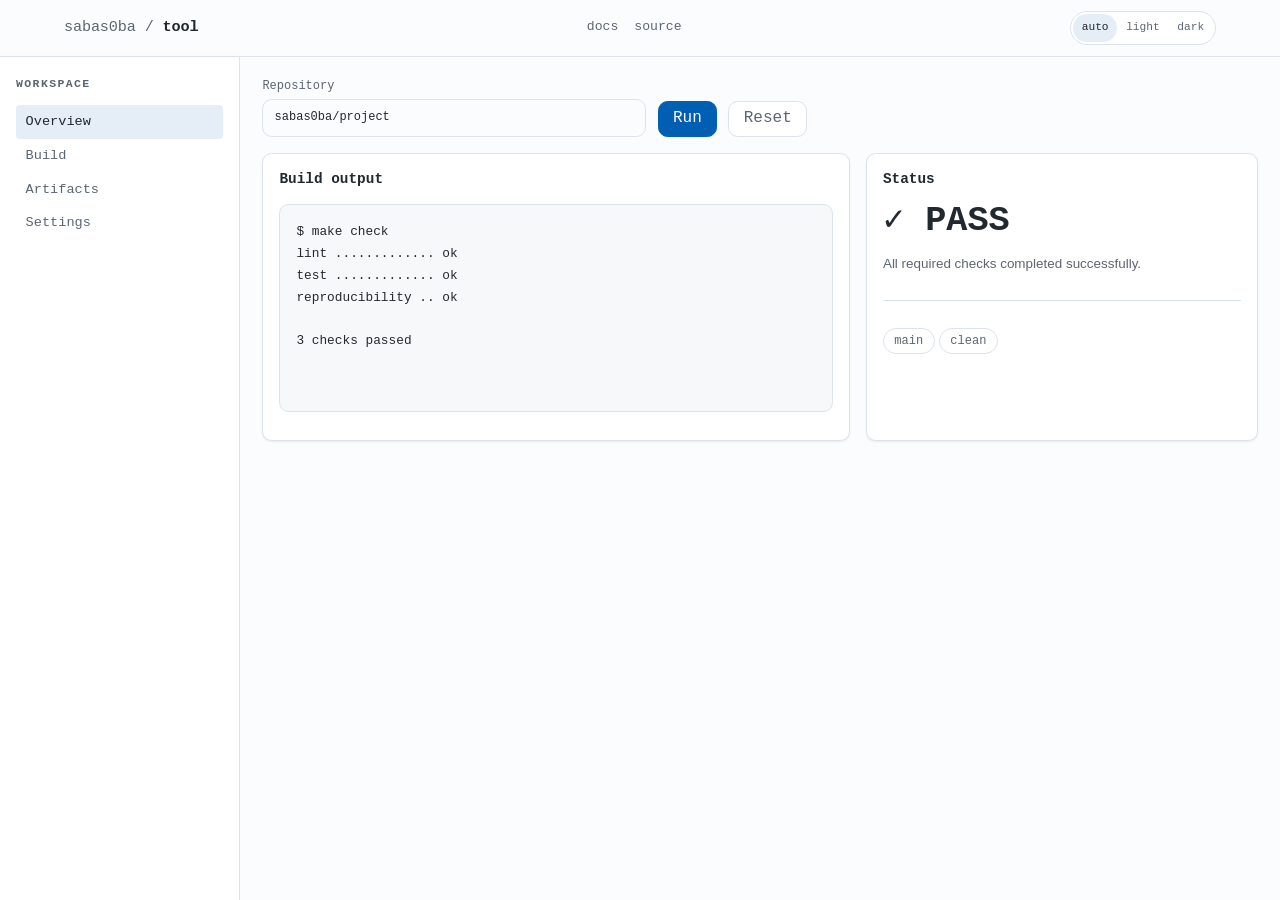
==== examples/app.html @ 205bcb6c "refactor: separate implementation samples and tests" ====
<!doctype html>
<html lang="ja">
  <head>
    <meta charset="utf-8">
    <meta name="viewport" content="width=device-width, initial-scale=1">
    <title>App sample</title>
    <script src="assets/theme.js"></script>
    <link rel="stylesheet" href="../src/saba.css">
    <style>
      @layer site {
        :root { --app-terminal-bg: #f6f8fa; --app-terminal-text: #24292f; }
        :root[data-theme="dark"] { --app-terminal-bg: #080b0f; --app-terminal-text: #b8c3cf; }
        @media (prefers-color-scheme: dark) {
          :root:not([data-theme="light"]) { --app-terminal-bg: #080b0f; --app-terminal-text: #b8c3cf; }
        }
        body { display: flex; flex-direction: column; height: 100vh; overflow: hidden; }
        .app { display: grid; flex: 1; min-height: 0; grid-template-columns: 15rem minmax(0, 1fr); }
        .sidebar { padding: 1rem; border-right: 1px solid var(--saba-border); background: var(--saba-surface); }
        .side-title { margin: .3rem 0 1rem; color: var(--saba-text-muted); font: 700 .72rem/1 var(--saba-font-mono); letter-spacing: .12em; text-transform: uppercase; }
        .side-item { display: block; padding: .5rem .6rem; border-radius: var(--saba-radius-sm); color: var(--saba-text-muted); font: .85rem/1.3 var(--saba-font-mono); }
        .side-item:hover { color: var(--saba-text); text-decoration: none; }
        .side-item[aria-current="page"] { background: var(--saba-accent-soft); color: var(--saba-text); }
        .workspace { padding: 1.4rem; overflow: auto; }
        .toolbar { display: flex; flex-wrap: wrap; gap: .7rem; align-items: end; margin-bottom: 1rem; }
        .repo-field { display: grid; flex: 1 1 16rem; max-width: 24rem; gap: .25rem; color: var(--saba-text-muted); font: .75rem/1.3 var(--saba-font-mono); }
        .panel-grid { display: grid; grid-template-columns: minmax(0, 1.5fr) minmax(0, 1fr); gap: 1rem; }
        .panel { min-height: 18rem; padding: 1rem; }
        .panel h2 { margin: 0 0 1rem; font: 650 .9rem/1.3 var(--saba-font-mono); }
        .terminal { height: 13rem; margin: 0; overflow: auto; padding: 1rem; border: 1px solid var(--saba-border); border-radius: var(--saba-radius-md); background: var(--app-terminal-bg); color: var(--app-terminal-text); font: .8rem/1.7 var(--saba-font-mono); white-space: pre-wrap; }
        .metric { margin: 1rem 0 .3rem; font: 650 2.2rem/1 var(--saba-font-mono); }
        .muted { color: var(--saba-text-muted); font-size: .84rem; }
        @media (max-width: 52rem) {
          body { height: auto; overflow: auto; }
          .app { grid-template-columns: 1fr; }
          .sidebar { display: flex; gap: .4rem; overflow: auto; border-right: 0; border-bottom: 1px solid var(--saba-border); }
          .side-title { display: none; }
          .side-item { white-space: nowrap; }
          .panel-grid { grid-template-columns: 1fr; }
        }
      }
    </style>
  </head>
  <body>
    <a class="saba-skip-link" href="#main">本文へ移動</a>
    <header class="saba-site-header">
      <div class="saba-site-header__inner">
        <a class="saba-brand" href="index.html"><span class="saba-brand__owner">sabas0ba / </span>tool</a>
        <nav class="saba-nav" aria-label="主要ナビゲーション"><a href="#main">docs</a><a href="#main">source</a></nav>
        <div class="saba-theme-switcher" data-saba-theme-switcher hidden role="group" aria-label="表示テーマ">
          <button type="button" data-theme-value="auto" aria-pressed="false">auto</button>
          <button type="button" data-theme-value="light" aria-pressed="false">light</button>
          <button type="button" data-theme-value="dark" aria-pressed="false">dark</button>
        </div>
      </div>
    </header>
    <main id="main" class="app">
      <nav class="sidebar" aria-label="Workspace">
        <div class="side-title">workspace</div>
        <a class="side-item" aria-current="page" href="#overview">Overview</a>
        <a class="side-item" href="#build">Build</a>
        <a class="side-item" href="#artifacts">Artifacts</a>
        <a class="side-item" href="#overview">Settings</a>
      </nav>
      <section id="overview" class="workspace" aria-label="Overview">
        <div class="toolbar">
          <label class="repo-field">Repository<input class="saba-input" value="sabas0ba/project"></label>
          <button class="saba-button saba-button--primary" type="button">Run</button>
          <button class="saba-button" type="button">Reset</button>
        </div>
        <div class="panel-grid">
          <section id="build" class="saba-panel panel">
            <h2>Build output</h2>
            <pre class="terminal" aria-label="Build output"><code>$ make check
lint ............. ok
test ............. ok
reproducibility .. ok

3 checks passed</code></pre>
          </section>
          <section id="artifacts" class="saba-panel panel">
            <h2>Status</h2>
            <div class="metric"><span aria-hidden="true">✓</span> PASS</div>
            <p class="muted">All required checks completed successfully.</p>
            <hr style="margin: 1.5rem 0; border: 0; border-top: 1px solid var(--saba-border);">
            <span class="saba-chip">main</span> <span class="saba-chip">clean</span>
          </section>
        </div>
      </section>
    </main>
  </body>
</html>
---- src/saba.css ----
@layer saba.tokens, saba.reset, saba.base, saba.components, saba.layout, site;

@layer saba.tokens {
  :root,
  :root[data-theme="light"] {
    color-scheme: light dark;

    --saba-bg: #fbfcfd;
    --saba-surface: #ffffff;
    --saba-surface-raised: #f2f5f8;
    --saba-text: #22282f;
    --saba-text-muted: #5c6672;
    --saba-border: #dde3ea;
    --saba-accent: #0a58b8;
    --saba-accent: oklch(0.48 0.16 var(--saba-accent-h, 250));
    --saba-accent-soft: color-mix(in oklch, var(--saba-accent) 10%, transparent);
    --saba-shadow: 0 1px 2px rgb(16 22 30 / 8%);
    --saba-grid-dot: rgb(16 22 30 / 7%);

    --saba-code-comment: #59636e;
    --saba-code-keyword: #cf222e;
    --saba-code-string: #0a3069;
    --saba-code-number: #0550ae;
    --saba-code-function: #8250df;

    --saba-font-body: -apple-system, BlinkMacSystemFont, "Segoe UI", "Hiragino Sans",
      "Hiragino Kaku Gothic ProN", "Noto Sans JP", "Yu Gothic UI", Meiryo, sans-serif;
    --saba-font-mono: ui-monospace, "Cascadia Mono", "SFMono-Regular", Consolas,
      "Liberation Mono", "Noto Sans Mono", monospace;

    --saba-radius-sm: 0.25rem;
    --saba-radius-md: 0.6rem;
    --saba-radius-pill: 999px;

    --saba-space-1: 0.25rem;
    --saba-space-2: 0.5rem;
    --saba-space-3: 0.75rem;
    --saba-space-4: 1rem;
    --saba-space-6: 1.5rem;
    --saba-space-8: 2rem;
    --saba-space-12: 3rem;
    --saba-space-16: 4rem;

    --saba-measure: 48rem;
    --saba-page-width: 72rem;
    --saba-transition-fast: 150ms;
    --saba-transition-normal: 300ms;
  }

  :root[data-theme="light"] { color-scheme: light; }

  @media (prefers-color-scheme: dark) {
    :root:not([data-theme="light"]) {
      --saba-bg: #0d1117;
      --saba-surface: #151b23;
      --saba-surface-raised: #1c242e;
      --saba-text: #d5dce3;
      --saba-text-muted: #7d8894;
      --saba-border: #262e38;
      --saba-accent: #6cb6ff;
      --saba-accent: oklch(0.8 0.14 var(--saba-accent-h, 250));
      --saba-accent-soft: color-mix(in oklch, var(--saba-accent) 12%, transparent);
      --saba-shadow: 0 1px 2px rgb(0 0 0 / 50%);
      --saba-grid-dot: rgb(220 235 255 / 5%);
      --saba-code-comment: #9198a1;
      --saba-code-keyword: #ff7b72;
      --saba-code-string: #a5d6ff;
      --saba-code-number: #79c0ff;
      --saba-code-function: #d2a8ff;
    }
  }

  :root[data-theme="dark"] {
    color-scheme: dark;
    --saba-bg: #0d1117;
    --saba-surface: #151b23;
    --saba-surface-raised: #1c242e;
    --saba-text: #d5dce3;
    --saba-text-muted: #7d8894;
    --saba-border: #262e38;
    --saba-accent: #6cb6ff;
    --saba-accent: oklch(0.8 0.14 var(--saba-accent-h, 250));
    --saba-accent-soft: color-mix(in oklch, var(--saba-accent) 12%, transparent);
    --saba-shadow: 0 1px 2px rgb(0 0 0 / 50%);
    --saba-grid-dot: rgb(220 235 255 / 5%);
    --saba-code-comment: #9198a1;
    --saba-code-keyword: #ff7b72;
    --saba-code-string: #a5d6ff;
    --saba-code-number: #79c0ff;
    --saba-code-function: #d2a8ff;
  }
}

@layer saba.reset {
  *, *::before, *::after { box-sizing: border-box; }
  html { -webkit-text-size-adjust: 100%; }
  body { margin: 0; }
  img, svg { display: block; max-width: 100%; }
  button, input, textarea, select { font: inherit; }
}

@layer saba.base {
  html { background: var(--saba-bg); }
  body {
    min-height: 100vh;
    background: var(--saba-bg);
    color: var(--saba-text);
    font-family: var(--saba-font-body);
    font-size: 16px;
    line-height: 1.7;
  }
  a { color: var(--saba-accent); text-decoration: none; }
  a:hover { text-decoration: underline; }
  code, pre, kbd, samp { font-family: var(--saba-font-mono); }
  :focus-visible { outline: 2px solid var(--saba-accent); outline-offset: 2px; border-radius: 2px; }
  ::selection { background: var(--saba-accent-soft); }
}

@layer saba.components {
  .saba-skip-link {
    position: fixed;
    z-index: 100;
    inset: var(--saba-space-2) auto auto var(--saba-space-2);
    padding: var(--saba-space-2) var(--saba-space-3);
    border: 1px solid var(--saba-accent);
    border-radius: var(--saba-radius-sm);
    background: var(--saba-surface);
    color: var(--saba-text);
    font-family: var(--saba-font-mono);
    transform: translateY(calc(-100% - var(--saba-space-4)));
  }
  .saba-skip-link:focus { transform: translateY(0); }

  .saba-site-header {
    border-bottom: 1px solid var(--saba-border);
    background: color-mix(in srgb, var(--saba-bg) 88%, transparent);
    backdrop-filter: blur(12px);
  }
  .saba-site-header__inner,
  .saba-site-footer__inner {
    width: min(calc(100% - 2.5rem), var(--saba-page-width));
    margin-inline: auto;
    display: flex;
    align-items: center;
    flex-wrap: wrap;
    gap: var(--saba-space-2) var(--saba-space-4);
  }
  .saba-site-header__inner { min-height: 3.5rem; }
  .saba-brand {
    color: var(--saba-text);
    font-family: var(--saba-font-mono);
    font-size: 0.95rem;
    font-weight: 650;
    letter-spacing: -0.01em;
  }
  .saba-brand__owner { color: var(--saba-text-muted); font-weight: 500; }
  .saba-nav { display: flex; flex-wrap: wrap; gap: var(--saba-space-1) var(--saba-space-4); margin-left: auto; }
  .saba-nav a {
    color: var(--saba-text-muted);
    font-family: var(--saba-font-mono);
    font-size: 0.82rem;
    border-bottom: 1px solid transparent;
  }
  .saba-nav a:hover { color: var(--saba-text); text-decoration: none; }
  .saba-nav a[aria-current="page"] { color: var(--saba-text); border-bottom-color: var(--saba-accent); }

  .saba-theme-switcher {
    display: inline-flex;
    margin-left: auto;
    padding: 2px;
    border: 1px solid var(--saba-border);
    border-radius: var(--saba-radius-pill);
    background: var(--saba-surface);
  }
  .saba-theme-switcher[hidden] { display: none; }
  .saba-theme-switcher button {
    min-height: 1.75rem;
    padding-inline: .55rem;
    border: 0;
    border-radius: var(--saba-radius-pill);
    background: transparent;
    color: var(--saba-text-muted);
    font: .7rem/1 var(--saba-font-mono);
    cursor: pointer;
  }
  .saba-theme-switcher button[aria-pressed="true"] {
    background: var(--saba-accent-soft);
    color: var(--saba-text);
  }

  .saba-card,
  .saba-panel {
    background: var(--saba-surface);
    border: 1px solid var(--saba-border);
    border-radius: var(--saba-radius-md);
    box-shadow: var(--saba-shadow);
  }
  .saba-card { overflow: hidden; transition: border-color var(--saba-transition-fast) ease, transform var(--saba-transition-fast) ease; }
  .saba-card:hover { border-color: var(--saba-accent); transform: translateY(-2px); }
  .saba-card__body { padding: 1rem; }
  .saba-card__title { margin: 0 0 .3rem; font: 650 .98rem/1.4 var(--saba-font-mono); }
  .saba-card__desc { margin: 0; color: var(--saba-text-muted); font-size: .88rem; }

  .saba-chip,
  .saba-button {
    display: inline-flex;
    align-items: center;
    justify-content: center;
    border: 1px solid var(--saba-border);
    background: var(--saba-surface);
    color: var(--saba-text-muted);
    font-family: var(--saba-font-mono);
  }
  .saba-chip { min-height: 1.65rem; padding-inline: .65rem; border-radius: var(--saba-radius-pill); font-size: .75rem; }
  .saba-button { min-height: 2.25rem; padding-inline: .9rem; border-radius: var(--saba-radius-md); cursor: pointer; }
  .saba-button:hover { color: var(--saba-text); border-color: var(--saba-accent); }
  .saba-button--primary { border-color: var(--saba-accent); background: var(--saba-accent); color: var(--saba-bg); }

  .saba-input {
    min-height: 2.35rem;
    width: 100%;
    padding: .45rem .7rem;
    border: 1px solid var(--saba-border);
    border-radius: var(--saba-radius-md);
    background: var(--saba-bg);
    color: var(--saba-text);
  }
  .saba-input:hover { border-color: color-mix(in oklch, var(--saba-accent) 55%, var(--saba-border)); }

  .saba-site-footer { margin-top: auto; border-top: 1px solid var(--saba-border); color: var(--saba-text-muted); }
  .saba-site-footer__inner { min-height: 4rem; font: .78rem/1.5 var(--saba-font-mono); }
  .saba-site-footer__inner > :last-child { margin-left: auto; }
}

@layer saba.layout {
  .saba-page { width: min(calc(100% - 2.5rem), var(--saba-page-width)); margin-inline: auto; }
  .saba-prose { width: min(100%, var(--saba-measure)); line-height: 1.85; }
  .saba-prose h1, .saba-prose h2, .saba-prose h3 { color: var(--saba-text); font-family: var(--saba-font-mono); line-height: 1.4; }
  .saba-prose h1 { margin: 0 0 1.5rem; font-size: clamp(1.65rem, 4vw, 2rem); }
  .saba-prose h2 { margin: 2.75rem 0 1rem; padding-top: 1.5rem; border-top: 1px solid var(--saba-border); font-size: 1.3rem; }
  .saba-prose h3 { margin: 2rem 0 .75rem; font-size: 1.05rem; }
  .saba-prose p, .saba-prose ul, .saba-prose ol { margin: 1rem 0; }
  .saba-prose :not(pre) > code { padding: .14em .34em; background: color-mix(in srgb, var(--saba-surface-raised) 85%, transparent); border-radius: var(--saba-radius-sm); }
  .saba-prose pre { overflow-x: auto; padding: 1rem; border: 1px solid var(--saba-border); border-radius: var(--saba-radius-md); background: var(--saba-surface); line-height: 1.65; }
  .saba-prose blockquote { margin: 1rem 0; padding: .2rem 0 .2rem 1rem; border-left: 3px solid var(--saba-border); color: var(--saba-text-muted); }
  .saba-prose table { width: 100%; border-collapse: collapse; font-size: .92rem; }
  .saba-prose th, .saba-prose td { padding: .55rem .7rem; border: 1px solid var(--saba-border); text-align: left; }
  .saba-prose th { background: var(--saba-surface-raised); font-family: var(--saba-font-mono); }
  .saba-grid-background {
    background:
      radial-gradient(circle at 1px 1px, var(--saba-grid-dot) 1px, transparent 0) 0 0 / 26px 26px fixed,
      var(--saba-bg);
  }
  .saba-grid { display: grid; grid-template-columns: repeat(auto-fit, minmax(min(100%, 17rem), 1fr)); gap: 1rem; }
}

@media (max-width: 42rem) {
  .saba-site-header__inner { padding-block: .7rem; }
  .saba-nav { width: 100%; margin-left: 0; }
  .saba-site-footer__inner > :last-child { margin-left: 0; }
}

@media (prefers-reduced-motion: reduce) {
  *, *::before, *::after { scroll-behavior: auto !important; animation-duration: .001ms !important; animation-iteration-count: 1 !important; transition-duration: .001ms !important; }
}

@media print {
  :root {
    --saba-bg: #fff;
    --saba-surface: #fff;
    --saba-surface-raised: #f2f2f2;
    --saba-text: #000;
    --saba-text-muted: #333;
    --saba-border: #aaa;
    --saba-accent: #000;
  }
  .saba-site-header, .saba-site-footer { display: none; }
  body { background: #fff; color: #000; }
  .saba-prose { max-width: none; }
}
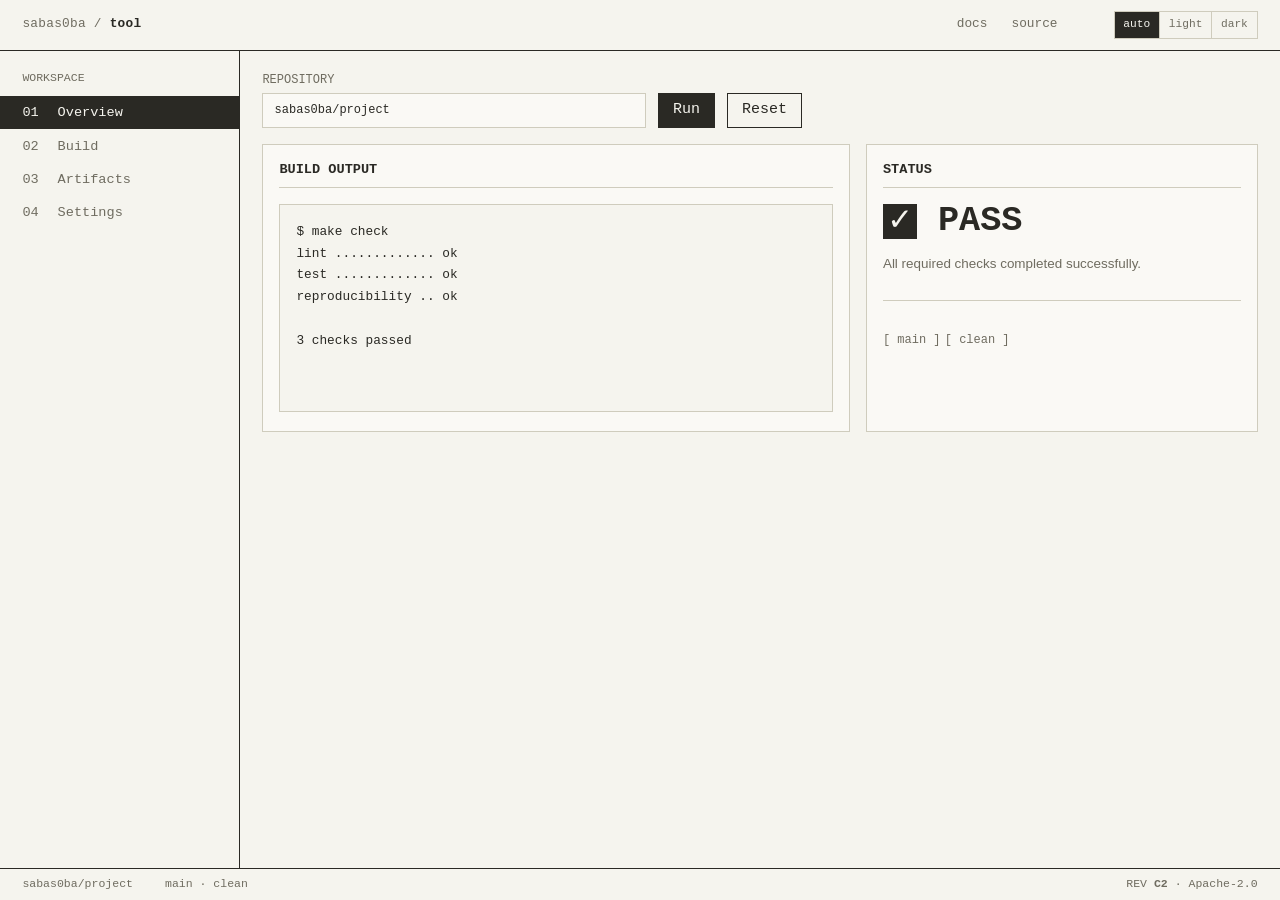
==== commit 4e932429: "feat: adopt drafting-sheet design language checkpoint 1 の template 的な要素 (角丸 card と影、dot grid、pill、 u" ====
--- a/examples/app.html
+++ b/examples/app.html
@@ -8,33 +8,34 @@
     <link rel="stylesheet" href="../src/saba.css">
     <style>
       @layer site {
-        :root { --app-terminal-bg: #f6f8fa; --app-terminal-text: #24292f; }
-        :root[data-theme="dark"] { --app-terminal-bg: #080b0f; --app-terminal-text: #b8c3cf; }
-        @media (prefers-color-scheme: dark) {
-          :root:not([data-theme="light"]) { --app-terminal-bg: #080b0f; --app-terminal-text: #b8c3cf; }
-        }
         body { display: flex; flex-direction: column; height: 100vh; overflow: hidden; }
         .app { display: grid; flex: 1; min-height: 0; grid-template-columns: 15rem minmax(0, 1fr); }
-        .sidebar { padding: 1rem; border-right: 1px solid var(--saba-border); background: var(--saba-surface); }
-        .side-title { margin: .3rem 0 1rem; color: var(--saba-text-muted); font: 700 .72rem/1 var(--saba-font-mono); letter-spacing: .12em; text-transform: uppercase; }
-        .side-item { display: block; padding: .5rem .6rem; border-radius: var(--saba-radius-sm); color: var(--saba-text-muted); font: .85rem/1.3 var(--saba-font-mono); }
+        .sidebar { padding: 1rem 0; border-right: 1px solid var(--saba-border-strong); }
+        .side-title { margin: 0.3rem var(--saba-gutter) 0.8rem; color: var(--saba-text-muted); font: 0.72rem/1 var(--saba-font-mono); }
+        .side-item { display: flex; gap: 0.6rem; padding: 0.45rem var(--saba-gutter); color: var(--saba-text-muted); font: 0.85rem/1.4 var(--saba-font-mono); }
+        .side-item span { width: 1.6rem; }
         .side-item:hover { color: var(--saba-text); text-decoration: none; }
-        .side-item[aria-current="page"] { background: var(--saba-accent-soft); color: var(--saba-text); }
-        .workspace { padding: 1.4rem; overflow: auto; }
-        .toolbar { display: flex; flex-wrap: wrap; gap: .7rem; align-items: end; margin-bottom: 1rem; }
-        .repo-field { display: grid; flex: 1 1 16rem; max-width: 24rem; gap: .25rem; color: var(--saba-text-muted); font: .75rem/1.3 var(--saba-font-mono); }
+        .side-item[aria-current="page"] { background: var(--saba-text); color: var(--saba-bg); }
+        .workspace { padding: 1.4rem var(--saba-gutter); overflow: auto; }
+        .toolbar { display: flex; flex-wrap: wrap; gap: 0.7rem; align-items: end; margin-bottom: 1rem; }
+        .repo-field { display: grid; flex: 1 1 16rem; max-width: 24rem; gap: 0.25rem; color: var(--saba-text-muted); font: 0.75rem/1.3 var(--saba-font-mono); }
         .panel-grid { display: grid; grid-template-columns: minmax(0, 1.5fr) minmax(0, 1fr); gap: 1rem; }
         .panel { min-height: 18rem; padding: 1rem; }
-        .panel h2 { margin: 0 0 1rem; font: 650 .9rem/1.3 var(--saba-font-mono); }
-        .terminal { height: 13rem; margin: 0; overflow: auto; padding: 1rem; border: 1px solid var(--saba-border); border-radius: var(--saba-radius-md); background: var(--app-terminal-bg); color: var(--app-terminal-text); font: .8rem/1.7 var(--saba-font-mono); white-space: pre-wrap; }
-        .metric { margin: 1rem 0 .3rem; font: 650 2.2rem/1 var(--saba-font-mono); }
-        .muted { color: var(--saba-text-muted); font-size: .84rem; }
+        .panel h2 { margin: 0 0 1rem; padding-bottom: 0.5rem; border-bottom: 1px solid var(--saba-border); font: 700 0.85rem/1.3 var(--saba-font-mono); }
+        .terminal { height: 13rem; margin: 0; overflow: auto; padding: 1rem; border: 1px solid var(--saba-border); background: var(--saba-bg); font: 0.8rem/1.7 var(--saba-font-mono); white-space: pre-wrap; }
+        .metric { margin: 1rem 0 0.3rem; font: 700 2.2rem/1 var(--saba-font-mono); }
+        .metric .mark { display: inline-block; padding: 0 0.4rem; background: var(--saba-text); color: var(--saba-bg); }
+        .muted { color: var(--saba-text-muted); font-size: 0.84rem; }
+        .divider { margin: 1.5rem 0; border: 0; border-top: 1px solid var(--saba-border); }
+        .status-strip { display: flex; flex-wrap: wrap; gap: 0.2rem 2rem; padding: 0.4rem var(--saba-gutter); border-top: 1px solid var(--saba-border-strong); color: var(--saba-text-muted); font: 0.72rem/1.6 var(--saba-font-mono); }
+        .status-strip .right { margin-left: auto; }
         @media (max-width: 52rem) {
           body { height: auto; overflow: auto; }
           .app { grid-template-columns: 1fr; }
-          .sidebar { display: flex; gap: .4rem; overflow: auto; border-right: 0; border-bottom: 1px solid var(--saba-border); }
+          .sidebar { display: flex; gap: 0; overflow: auto; padding: 0; border-right: 0; border-bottom: 1px solid var(--saba-border-strong); }
           .side-title { display: none; }
           .side-item { white-space: nowrap; }
+          .side-item span { display: none; }
           .panel-grid { grid-template-columns: 1fr; }
         }
       }
@@ -45,7 +46,7 @@
     <header class="saba-site-header">
       <div class="saba-site-header__inner">
         <a class="saba-brand" href="index.html"><span class="saba-brand__owner">sabas0ba / </span>tool</a>
-        <nav class="saba-nav" aria-label="主要ナビゲーション"><a href="#main">docs</a><a href="#main">source</a></nav>
+        <nav class="saba-nav" aria-label="主要ナビゲーション"><a href="https://github.com/sabas0ba/pages-style/blob/main/docs/design.md">docs</a><a href="https://github.com/sabas0ba/pages-style">source</a></nav>
         <div class="saba-theme-switcher" data-saba-theme-switcher hidden role="group" aria-label="表示テーマ">
           <button type="button" data-theme-value="auto" aria-pressed="false">auto</button>
           <button type="button" data-theme-value="light" aria-pressed="false">light</button>
@@ -55,21 +56,21 @@
     </header>
     <main id="main" class="app">
       <nav class="sidebar" aria-label="Workspace">
-        <div class="side-title">workspace</div>
-        <a class="side-item" aria-current="page" href="#overview">Overview</a>
-        <a class="side-item" href="#build">Build</a>
-        <a class="side-item" href="#artifacts">Artifacts</a>
-        <a class="side-item" href="#overview">Settings</a>
+        <div class="side-title">WORKSPACE</div>
+        <a class="side-item" aria-current="page" href="#overview"><span>01</span>Overview</a>
+        <a class="side-item" href="#build"><span>02</span>Build</a>
+        <a class="side-item" href="#artifacts"><span>03</span>Artifacts</a>
+        <a class="side-item" href="#overview"><span>04</span>Settings</a>
       </nav>
       <section id="overview" class="workspace" aria-label="Overview">
         <div class="toolbar">
-          <label class="repo-field">Repository<input class="saba-input" value="sabas0ba/project"></label>
+          <label class="repo-field">REPOSITORY<input class="saba-input" value="sabas0ba/project"></label>
           <button class="saba-button saba-button--primary" type="button">Run</button>
           <button class="saba-button" type="button">Reset</button>
         </div>
         <div class="panel-grid">
           <section id="build" class="saba-panel panel">
-            <h2>Build output</h2>
+            <h2>BUILD OUTPUT</h2>
             <pre class="terminal" aria-label="Build output"><code>$ make check
 lint ............. ok
 test ............. ok
@@ -78,14 +79,19 @@
 3 checks passed</code></pre>
           </section>
           <section id="artifacts" class="saba-panel panel">
-            <h2>Status</h2>
-            <div class="metric"><span aria-hidden="true">✓</span> PASS</div>
+            <h2>STATUS</h2>
+            <div class="metric"><span class="mark" aria-hidden="true">✓</span> PASS</div>
             <p class="muted">All required checks completed successfully.</p>
-            <hr style="margin: 1.5rem 0; border: 0; border-top: 1px solid var(--saba-border);">
+            <hr class="divider">
             <span class="saba-chip">main</span> <span class="saba-chip">clean</span>
           </section>
         </div>
       </section>
     </main>
+    <footer class="status-strip" aria-label="状態">
+      <span>sabas0ba/project</span>
+      <span>main · clean</span>
+      <span class="right">REV <strong>C2</strong> · Apache-2.0</span>
+    </footer>
   </body>
 </html>
--- a/src/saba.css
+++ b/src/saba.css
@@ -1,3 +1,12 @@
+/* SPDX-License-Identifier: Apache-2.0 */
+/* Copyright 2026 sabas0ba */
+
+/*
+ * saba.css — 図面 (drafting sheet) design system.
+ * light は製図用紙と墨、dark は青焼き (diazo blueprint)。
+ * 構造は罫線・frame・採番・表題欄で作り、card の影や角丸を使わない。
+ */
+
 @layer saba.tokens, saba.reset, saba.base, saba.components, saba.layout, site;
 
 @layer saba.tokens {
@@ -5,32 +14,30 @@
   :root[data-theme="light"] {
     color-scheme: light dark;
 
-    --saba-bg: #fbfcfd;
-    --saba-surface: #ffffff;
-    --saba-surface-raised: #f2f5f8;
-    --saba-text: #22282f;
-    --saba-text-muted: #5c6672;
-    --saba-border: #dde3ea;
-    --saba-accent: #0a58b8;
-    --saba-accent: oklch(0.48 0.16 var(--saba-accent-h, 250));
-    --saba-accent-soft: color-mix(in oklch, var(--saba-accent) 10%, transparent);
-    --saba-shadow: 0 1px 2px rgb(16 22 30 / 8%);
-    --saba-grid-dot: rgb(16 22 30 / 7%);
-
-    --saba-code-comment: #59636e;
-    --saba-code-keyword: #cf222e;
-    --saba-code-string: #0a3069;
-    --saba-code-number: #0550ae;
-    --saba-code-function: #8250df;
-
-    --saba-font-body: -apple-system, BlinkMacSystemFont, "Segoe UI", "Hiragino Sans",
-      "Hiragino Kaku Gothic ProN", "Noto Sans JP", "Yu Gothic UI", Meiryo, sans-serif;
+    --saba-bg: #f5f4ee;
+    --saba-surface: #faf9f5;
+    --saba-surface-raised: #eceae1;
+    --saba-text: #2a2924;
+    --saba-text-muted: #6f6c60;
+    --saba-border: #cfccbd;
+    --saba-border-strong: #2a2924;
+    --saba-accent: #b0402f;
+    --saba-accent-soft: color-mix(in srgb, var(--saba-accent) 12%, transparent);
+    --saba-hatch: rgb(42 41 36 / 18%);
+    --saba-grid-line: rgb(42 41 36 / 9%);
+
+    --saba-code-comment: #7a7668;
+    --saba-code-keyword: #b0402f;
+    --saba-code-string: #2f4f6f;
+    --saba-code-number: #5c5230;
+    --saba-code-function: #4a3d7a;
+
+    --saba-font-body: -apple-system, BlinkMacSystemFont, "Segoe UI", "BIZ UDPGothic",
+      "Hiragino Sans", "Hiragino Kaku Gothic ProN", "Yu Gothic UI", "Yu Gothic",
+      "Noto Sans CJK JP", "Noto Sans JP", Meiryo, sans-serif;
     --saba-font-mono: ui-monospace, "Cascadia Mono", "SFMono-Regular", Consolas,
-      "Liberation Mono", "Noto Sans Mono", monospace;
-
-    --saba-radius-sm: 0.25rem;
-    --saba-radius-md: 0.6rem;
-    --saba-radius-pill: 999px;
+      "Liberation Mono", "BIZ UDGothic", "Noto Sans Mono CJK JP", "Noto Sans Mono",
+      monospace;
 
     --saba-space-1: 0.25rem;
     --saba-space-2: 0.5rem;
@@ -41,53 +48,54 @@
     --saba-space-12: 3rem;
     --saba-space-16: 4rem;
 
+    --saba-gutter: 1.4rem;
+    --saba-sheet-margin: clamp(0.8rem, 2.5vw, 2rem);
     --saba-measure: 48rem;
-    --saba-page-width: 72rem;
+    --saba-page-width: 88rem;
     --saba-transition-fast: 150ms;
-    --saba-transition-normal: 300ms;
   }
 
   :root[data-theme="light"] { color-scheme: light; }
 
   @media (prefers-color-scheme: dark) {
     :root:not([data-theme="light"]) {
-      --saba-bg: #0d1117;
-      --saba-surface: #151b23;
-      --saba-surface-raised: #1c242e;
-      --saba-text: #d5dce3;
-      --saba-text-muted: #7d8894;
-      --saba-border: #262e38;
-      --saba-accent: #6cb6ff;
-      --saba-accent: oklch(0.8 0.14 var(--saba-accent-h, 250));
-      --saba-accent-soft: color-mix(in oklch, var(--saba-accent) 12%, transparent);
-      --saba-shadow: 0 1px 2px rgb(0 0 0 / 50%);
-      --saba-grid-dot: rgb(220 235 255 / 5%);
-      --saba-code-comment: #9198a1;
-      --saba-code-keyword: #ff7b72;
-      --saba-code-string: #a5d6ff;
-      --saba-code-number: #79c0ff;
-      --saba-code-function: #d2a8ff;
+      --saba-bg: #14293d;
+      --saba-surface: #172e44;
+      --saba-surface-raised: #1d3852;
+      --saba-text: #d8e5f0;
+      --saba-text-muted: #8aa4bb;
+      --saba-border: #33506a;
+      --saba-border-strong: #d8e5f0;
+      --saba-accent: #e6c37c;
+      --saba-accent-soft: color-mix(in srgb, var(--saba-accent) 16%, transparent);
+      --saba-hatch: rgb(216 229 240 / 16%);
+      --saba-grid-line: rgb(216 229 240 / 7%);
+      --saba-code-comment: #7f97ac;
+      --saba-code-keyword: #e6c37c;
+      --saba-code-string: #bcd8ee;
+      --saba-code-number: #9fc0dc;
+      --saba-code-function: #d7c7f0;
     }
   }
 
   :root[data-theme="dark"] {
     color-scheme: dark;
-    --saba-bg: #0d1117;
-    --saba-surface: #151b23;
-    --saba-surface-raised: #1c242e;
-    --saba-text: #d5dce3;
-    --saba-text-muted: #7d8894;
-    --saba-border: #262e38;
-    --saba-accent: #6cb6ff;
-    --saba-accent: oklch(0.8 0.14 var(--saba-accent-h, 250));
-    --saba-accent-soft: color-mix(in oklch, var(--saba-accent) 12%, transparent);
-    --saba-shadow: 0 1px 2px rgb(0 0 0 / 50%);
-    --saba-grid-dot: rgb(220 235 255 / 5%);
-    --saba-code-comment: #9198a1;
-    --saba-code-keyword: #ff7b72;
-    --saba-code-string: #a5d6ff;
-    --saba-code-number: #79c0ff;
-    --saba-code-function: #d2a8ff;
+    --saba-bg: #14293d;
+    --saba-surface: #172e44;
+    --saba-surface-raised: #1d3852;
+    --saba-text: #d8e5f0;
+    --saba-text-muted: #8aa4bb;
+    --saba-border: #33506a;
+    --saba-border-strong: #d8e5f0;
+    --saba-accent: #e6c37c;
+    --saba-accent-soft: color-mix(in srgb, var(--saba-accent) 16%, transparent);
+    --saba-hatch: rgb(216 229 240 / 16%);
+    --saba-grid-line: rgb(216 229 240 / 7%);
+    --saba-code-comment: #7f97ac;
+    --saba-code-keyword: #e6c37c;
+    --saba-code-string: #bcd8ee;
+    --saba-code-number: #9fc0dc;
+    --saba-code-function: #d7c7f0;
   }
 }
 
@@ -106,14 +114,14 @@
     background: var(--saba-bg);
     color: var(--saba-text);
     font-family: var(--saba-font-body);
-    font-size: 16px;
-    line-height: 1.7;
-  }
-  a { color: var(--saba-accent); text-decoration: none; }
-  a:hover { text-decoration: underline; }
+    font-size: 15px;
+    line-height: 1.75;
+  }
+  a { color: inherit; text-decoration: none; }
+  a:hover { text-decoration: underline; text-underline-offset: 3px; }
   code, pre, kbd, samp { font-family: var(--saba-font-mono); }
-  :focus-visible { outline: 2px solid var(--saba-accent); outline-offset: 2px; border-radius: 2px; }
-  ::selection { background: var(--saba-accent-soft); }
+  :focus-visible { outline: 2px solid var(--saba-accent); outline-offset: 2px; }
+  ::selection { background: var(--saba-text); color: var(--saba-bg); }
 }
 
 @layer saba.components {
@@ -122,8 +130,7 @@
     z-index: 100;
     inset: var(--saba-space-2) auto auto var(--saba-space-2);
     padding: var(--saba-space-2) var(--saba-space-3);
-    border: 1px solid var(--saba-accent);
-    border-radius: var(--saba-radius-sm);
+    border: 1px solid var(--saba-border-strong);
     background: var(--saba-surface);
     color: var(--saba-text);
     font-family: var(--saba-font-mono);
@@ -131,133 +138,197 @@
   }
   .saba-skip-link:focus { transform: translateY(0); }
 
-  .saba-site-header {
-    border-bottom: 1px solid var(--saba-border);
-    background: color-mix(in srgb, var(--saba-bg) 88%, transparent);
-    backdrop-filter: blur(12px);
-  }
+  /* 図面 frame。外周の太線と内側の細線で 1 枚の sheet を作る。 */
+  .saba-sheet {
+    display: flex;
+    flex-direction: column;
+    margin: var(--saba-sheet-margin);
+    min-height: calc(100vh - 2 * var(--saba-sheet-margin));
+    border: 1.5px solid var(--saba-border-strong);
+    outline: 1px solid var(--saba-border-strong);
+    outline-offset: 3px;
+  }
+
+  .saba-site-header { border-bottom: 1px solid var(--saba-border-strong); }
   .saba-site-header__inner,
   .saba-site-footer__inner {
-    width: min(calc(100% - 2.5rem), var(--saba-page-width));
-    margin-inline: auto;
     display: flex;
-    align-items: center;
+    align-items: baseline;
     flex-wrap: wrap;
-    gap: var(--saba-space-2) var(--saba-space-4);
-  }
-  .saba-site-header__inner { min-height: 3.5rem; }
-  .saba-brand {
-    color: var(--saba-text);
-    font-family: var(--saba-font-mono);
-    font-size: 0.95rem;
-    font-weight: 650;
-    letter-spacing: -0.01em;
-  }
-  .saba-brand__owner { color: var(--saba-text-muted); font-weight: 500; }
-  .saba-nav { display: flex; flex-wrap: wrap; gap: var(--saba-space-1) var(--saba-space-4); margin-left: auto; }
-  .saba-nav a {
-    color: var(--saba-text-muted);
-    font-family: var(--saba-font-mono);
-    font-size: 0.82rem;
-    border-bottom: 1px solid transparent;
-  }
+    gap: var(--saba-space-2) var(--saba-space-8);
+    padding: 0.7rem var(--saba-gutter);
+    font-family: var(--saba-font-mono);
+    font-size: 0.8rem;
+  }
+  .saba-brand { color: var(--saba-text); font-weight: 700; letter-spacing: 0.02em; }
+  .saba-brand__owner { color: var(--saba-text-muted); font-weight: 400; }
+  .saba-nav { display: flex; flex-wrap: wrap; gap: var(--saba-space-1) var(--saba-space-6); margin-left: auto; }
+  .saba-nav a { color: var(--saba-text-muted); }
   .saba-nav a:hover { color: var(--saba-text); text-decoration: none; }
-  .saba-nav a[aria-current="page"] { color: var(--saba-text); border-bottom-color: var(--saba-accent); }
+  .saba-nav a[aria-current="page"] { color: var(--saba-text); border-bottom: 2px solid var(--saba-accent); }
 
   .saba-theme-switcher {
     display: inline-flex;
-    margin-left: auto;
-    padding: 2px;
+    margin-left: var(--saba-space-6);
     border: 1px solid var(--saba-border);
-    border-radius: var(--saba-radius-pill);
-    background: var(--saba-surface);
   }
   .saba-theme-switcher[hidden] { display: none; }
   .saba-theme-switcher button {
-    min-height: 1.75rem;
-    padding-inline: .55rem;
+    min-height: 1.6rem;
+    padding-inline: 0.55rem;
     border: 0;
-    border-radius: var(--saba-radius-pill);
     background: transparent;
     color: var(--saba-text-muted);
-    font: .7rem/1 var(--saba-font-mono);
+    font: 0.7rem/1 var(--saba-font-mono);
     cursor: pointer;
   }
+  .saba-theme-switcher button + button { border-left: 1px solid var(--saba-border); }
   .saba-theme-switcher button[aria-pressed="true"] {
-    background: var(--saba-accent-soft);
-    color: var(--saba-text);
+    background: var(--saba-text);
+    color: var(--saba-bg);
   }
 
   .saba-card,
   .saba-panel {
     background: var(--saba-surface);
     border: 1px solid var(--saba-border);
-    border-radius: var(--saba-radius-md);
-    box-shadow: var(--saba-shadow);
-  }
-  .saba-card { overflow: hidden; transition: border-color var(--saba-transition-fast) ease, transform var(--saba-transition-fast) ease; }
-  .saba-card:hover { border-color: var(--saba-accent); transform: translateY(-2px); }
-  .saba-card__body { padding: 1rem; }
-  .saba-card__title { margin: 0 0 .3rem; font: 650 .98rem/1.4 var(--saba-font-mono); }
-  .saba-card__desc { margin: 0; color: var(--saba-text-muted); font-size: .88rem; }
-
-  .saba-chip,
+  }
+  .saba-card { transition: border-color var(--saba-transition-fast) ease; }
+  .saba-card:hover { border-color: var(--saba-border-strong); }
+  .saba-card__body { padding: var(--saba-space-4); }
+  .saba-card__title { margin: 0 0 0.3rem; font: 700 0.98rem/1.4 var(--saba-font-mono); }
+  .saba-card__desc { margin: 0; color: var(--saba-text-muted); font-size: 0.9rem; }
+
+  /* 採番付きの図 (FIG. 01) 行。作品や項目の列挙に使う。 */
+  .saba-fig {
+    display: grid;
+    grid-template-columns: 7rem 15rem minmax(0, 1fr);
+    border-bottom: 1px solid var(--saba-border);
+    color: inherit;
+  }
+  .saba-fig:hover { text-decoration: none; }
+  .saba-fig:hover .saba-fig__title { text-decoration: underline; text-underline-offset: 3px; }
+  .saba-fig__no {
+    padding: 1.1rem var(--saba-gutter);
+    border-right: 1px solid var(--saba-border);
+    font-family: var(--saba-font-mono);
+    font-size: 0.78rem;
+    color: var(--saba-text-muted);
+  }
+  .saba-fig__thumb {
+    display: grid;
+    place-items: center;
+    margin: 1.1rem 0;
+    min-height: 6.5rem;
+    border-right: 1px solid var(--saba-border);
+    font: 700 1.1rem/1 var(--saba-font-mono);
+  }
+  .saba-fig__thumb > * { padding: 0.2rem 0.6rem; background: var(--saba-bg); }
+  .saba-fig__body { padding: 1.1rem var(--saba-gutter); }
+  .saba-fig__title { margin: 0; font: 700 1rem/1.4 var(--saba-font-mono); }
+  .saba-fig__desc { margin: 0.3rem 0 0.5rem; max-width: 38rem; color: var(--saba-text-muted); font-size: 0.9rem; }
+
+  /* 断面の hatching。gradient の代わりに使う placeholder 面。 */
+  .saba-hatch {
+    background: repeating-linear-gradient(45deg, transparent 0 7px, var(--saba-hatch) 7px 8px);
+  }
+
+  .saba-chip {
+    display: inline-block;
+    color: var(--saba-text-muted);
+    font-family: var(--saba-font-mono);
+    font-size: 0.75rem;
+  }
+  .saba-chip::before { content: "[ "; }
+  .saba-chip::after { content: " ]"; }
+
   .saba-button {
     display: inline-flex;
     align-items: center;
     justify-content: center;
+    min-height: 2.2rem;
+    padding-inline: 0.9rem;
+    border: 1px solid var(--saba-border-strong);
+    background: transparent;
+    color: var(--saba-text);
+    font-family: var(--saba-font-mono);
+    cursor: pointer;
+  }
+  .saba-button:hover { background: var(--saba-text); color: var(--saba-bg); }
+  .saba-button--primary { background: var(--saba-text); color: var(--saba-bg); }
+  .saba-button--primary:hover { background: var(--saba-accent); border-color: var(--saba-accent); color: var(--saba-bg); }
+
+  .saba-input {
+    min-height: 2.2rem;
+    width: 100%;
+    padding: 0.4rem 0.7rem;
     border: 1px solid var(--saba-border);
     background: var(--saba-surface);
+    color: var(--saba-text);
+    font-family: var(--saba-font-mono);
+  }
+  .saba-input:hover { border-color: var(--saba-border-strong); }
+
+  /* 表題欄。sheet の右下に置き、識別情報を表にする。 */
+  .saba-titleblock {
+    display: grid;
+    grid-template-columns: auto auto;
+    margin-left: auto;
+    border-left: 1px solid var(--saba-border-strong);
+    font-family: var(--saba-font-mono);
+    font-size: 0.7rem;
+  }
+  .saba-titleblock > * {
+    padding: 0.35rem 0.9rem;
+    border-bottom: 1px solid var(--saba-border);
+  }
+  .saba-titleblock > :nth-child(odd) { color: var(--saba-text-muted); border-right: 1px solid var(--saba-border); }
+  .saba-titleblock > :nth-last-child(-n + 2) { border-bottom: 0; }
+  .saba-titleblock__rev { color: var(--saba-accent); font-weight: 700; }
+
+  .saba-site-footer {
+    display: flex;
+    align-items: stretch;
+    flex-wrap: wrap;
+    margin-top: auto;
+    border-top: 1px solid var(--saba-border-strong);
     color: var(--saba-text-muted);
-    font-family: var(--saba-font-mono);
-  }
-  .saba-chip { min-height: 1.65rem; padding-inline: .65rem; border-radius: var(--saba-radius-pill); font-size: .75rem; }
-  .saba-button { min-height: 2.25rem; padding-inline: .9rem; border-radius: var(--saba-radius-md); cursor: pointer; }
-  .saba-button:hover { color: var(--saba-text); border-color: var(--saba-accent); }
-  .saba-button--primary { border-color: var(--saba-accent); background: var(--saba-accent); color: var(--saba-bg); }
-
-  .saba-input {
-    min-height: 2.35rem;
-    width: 100%;
-    padding: .45rem .7rem;
-    border: 1px solid var(--saba-border);
-    border-radius: var(--saba-radius-md);
-    background: var(--saba-bg);
-    color: var(--saba-text);
-  }
-  .saba-input:hover { border-color: color-mix(in oklch, var(--saba-accent) 55%, var(--saba-border)); }
-
-  .saba-site-footer { margin-top: auto; border-top: 1px solid var(--saba-border); color: var(--saba-text-muted); }
-  .saba-site-footer__inner { min-height: 4rem; font: .78rem/1.5 var(--saba-font-mono); }
-  .saba-site-footer__inner > :last-child { margin-left: auto; }
+  }
+  .saba-site-footer__inner { padding-block: 0.9rem; font-size: 0.75rem; }
 }
 
 @layer saba.layout {
-  .saba-page { width: min(calc(100% - 2.5rem), var(--saba-page-width)); margin-inline: auto; }
+  .saba-page { width: 100%; max-width: var(--saba-page-width); padding-inline: var(--saba-gutter); }
   .saba-prose { width: min(100%, var(--saba-measure)); line-height: 1.85; }
-  .saba-prose h1, .saba-prose h2, .saba-prose h3 { color: var(--saba-text); font-family: var(--saba-font-mono); line-height: 1.4; }
-  .saba-prose h1 { margin: 0 0 1.5rem; font-size: clamp(1.65rem, 4vw, 2rem); }
-  .saba-prose h2 { margin: 2.75rem 0 1rem; padding-top: 1.5rem; border-top: 1px solid var(--saba-border); font-size: 1.3rem; }
-  .saba-prose h3 { margin: 2rem 0 .75rem; font-size: 1.05rem; }
+  .saba-prose h1, .saba-prose h2, .saba-prose h3 { color: var(--saba-text); line-height: 1.4; }
+  .saba-prose h1 { margin: 0 0 1.5rem; font: 700 clamp(1.6rem, 4vw, 2rem)/1.2 var(--saba-font-mono); letter-spacing: -0.02em; }
+  .saba-prose h2 { margin: 2.75rem 0 1rem; padding-top: 1.25rem; border-top: 1px solid var(--saba-border-strong); font-size: 1.25rem; }
+  .saba-prose h3 { margin: 2rem 0 0.75rem; font-size: 1.05rem; }
   .saba-prose p, .saba-prose ul, .saba-prose ol { margin: 1rem 0; }
-  .saba-prose :not(pre) > code { padding: .14em .34em; background: color-mix(in srgb, var(--saba-surface-raised) 85%, transparent); border-radius: var(--saba-radius-sm); }
-  .saba-prose pre { overflow-x: auto; padding: 1rem; border: 1px solid var(--saba-border); border-radius: var(--saba-radius-md); background: var(--saba-surface); line-height: 1.65; }
-  .saba-prose blockquote { margin: 1rem 0; padding: .2rem 0 .2rem 1rem; border-left: 3px solid var(--saba-border); color: var(--saba-text-muted); }
-  .saba-prose table { width: 100%; border-collapse: collapse; font-size: .92rem; }
-  .saba-prose th, .saba-prose td { padding: .55rem .7rem; border: 1px solid var(--saba-border); text-align: left; }
-  .saba-prose th { background: var(--saba-surface-raised); font-family: var(--saba-font-mono); }
+  .saba-prose a { color: var(--saba-accent); }
+  .saba-prose :not(pre) > code { padding: 0.1em 0.3em; background: var(--saba-surface-raised); }
+  .saba-prose pre { overflow-x: auto; padding: 1rem; border: 1px solid var(--saba-border); background: var(--saba-surface); line-height: 1.65; }
+  .saba-prose blockquote { margin: 1rem 0; padding: 0.2rem 0 0.2rem 1rem; border-left: 3px solid var(--saba-border-strong); color: var(--saba-text-muted); }
+  .saba-prose table { width: 100%; border-collapse: collapse; font-size: 0.92rem; }
+  .saba-prose th, .saba-prose td { padding: 0.55rem 0.7rem; border: 1px solid var(--saba-border); text-align: left; }
+  .saba-prose th { background: var(--saba-surface-raised); font-family: var(--saba-font-mono); font-size: 0.8rem; }
+
+  /* 方眼。dot grid ではなく製図用紙の細い罫線。 */
   .saba-grid-background {
     background:
-      radial-gradient(circle at 1px 1px, var(--saba-grid-dot) 1px, transparent 0) 0 0 / 26px 26px fixed,
+      linear-gradient(var(--saba-grid-line) 1px, transparent 1px) 0 0 / 26px 26px,
+      linear-gradient(90deg, var(--saba-grid-line) 1px, transparent 1px) 0 0 / 26px 26px,
       var(--saba-bg);
   }
-  .saba-grid { display: grid; grid-template-columns: repeat(auto-fit, minmax(min(100%, 17rem), 1fr)); gap: 1rem; }
+  .saba-grid { display: grid; grid-template-columns: repeat(auto-fit, minmax(min(100%, 17rem), 1fr)); gap: var(--saba-space-4); }
 }
 
 @media (max-width: 42rem) {
-  .saba-site-header__inner { padding-block: .7rem; }
   .saba-nav { width: 100%; margin-left: 0; }
-  .saba-site-footer__inner > :last-child { margin-left: 0; }
+  .saba-theme-switcher { margin-left: 0; }
+  .saba-fig { grid-template-columns: 4rem minmax(0, 1fr); }
+  .saba-fig__thumb { display: none; }
+  .saba-titleblock { flex: 1 1 100%; margin-left: 0; border-left: 0; border-top: 1px solid var(--saba-border); }
 }
 
 @media (prefers-reduced-motion: reduce) {
@@ -272,9 +343,12 @@
     --saba-text: #000;
     --saba-text-muted: #333;
     --saba-border: #aaa;
+    --saba-border-strong: #000;
     --saba-accent: #000;
-  }
-  .saba-site-header, .saba-site-footer { display: none; }
+    --saba-sheet-margin: 0;
+  }
+  .saba-theme-switcher, .saba-skip-link { display: none; }
+  .saba-sheet { outline: 0; min-height: 0; }
   body { background: #fff; color: #000; }
   .saba-prose { max-width: none; }
 }
